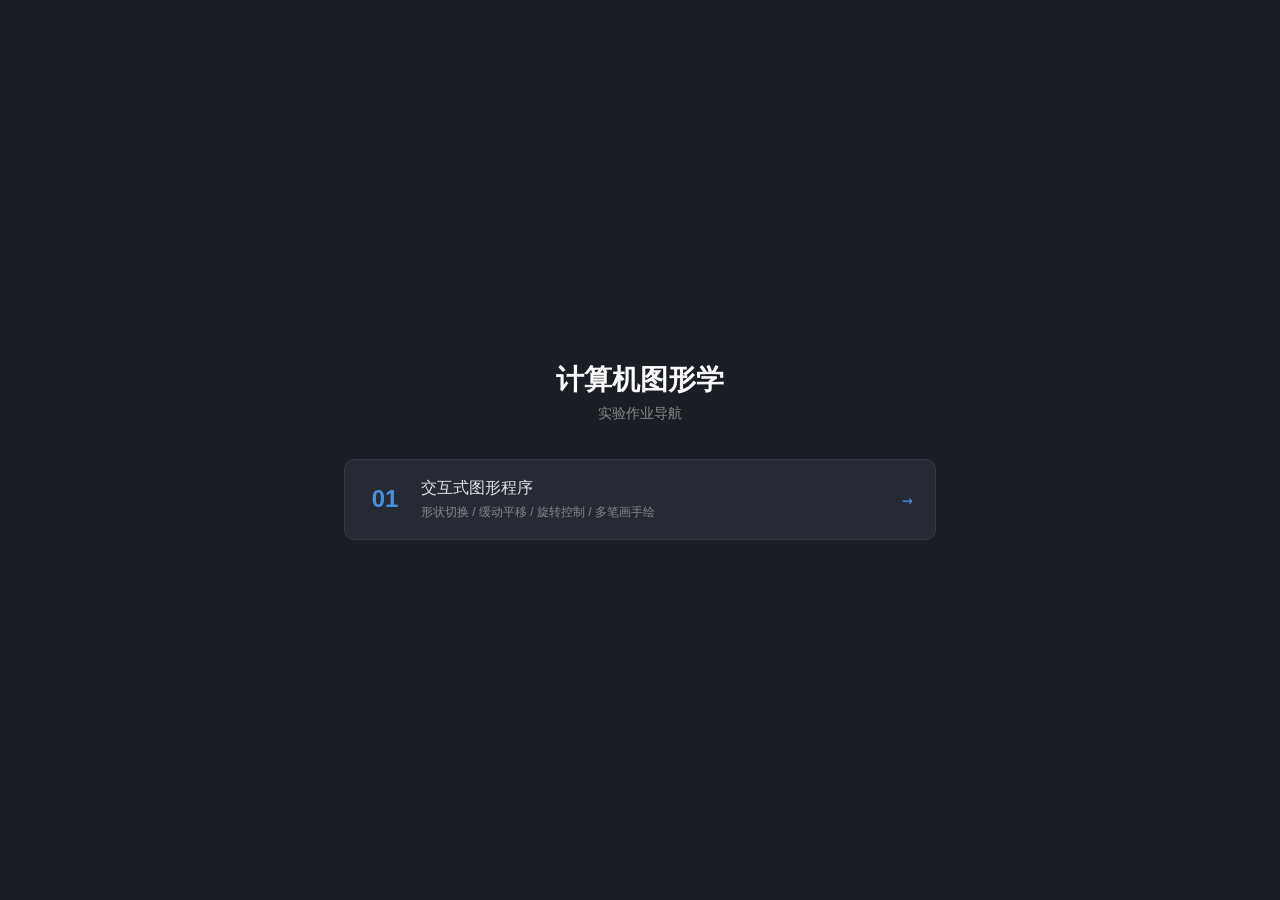
==== index.html @ 06645f4b "计算机图形学实验作业项目初始化 添加网站基页 index.html（作业导航）  作业1：交互式图形程序（WebGL 2.0）- 形状切换/缓动平移/旋转控制/多笔画手绘" ====
<!DOCTYPE html>
<html lang="zh-CN">
<head>
<meta charset="utf-8">
<meta name="viewport" content="width=device-width, initial-scale=1.0">
<title>计算机图形学 - 实验作业</title>
    <style>
        *{ margin: 0; padding: 0; box-sizing: border-box; }

        body{
            font-family: "Microsoft YaHei", "SimHei", sans-serif;
            background: #1a1d24;
            color: #e0e0e0;
            min-height: 100vh;
            display: flex;
            align-items: center;
            justify-content: center;
        }

        .container{
            width: 100%;
            max-width: 640px;
            padding: 40px 24px;
        }

        h1{
            font-size: 28px;
            font-weight: 600;
            text-align: center;
            margin-bottom: 6px;
            color: #fff;
        }

        .subtitle{
            font-size: 14px;
            text-align: center;
            color: #888;
            margin-bottom: 36px;
        }

        .homework-list{
            display: flex;
            flex-direction: column;
            gap: 12px;
        }

        .hw-card{
            display: flex;
            align-items: center;
            gap: 18px;
            padding: 18px 22px;
            background: #252a35;
            border: 1px solid #333a47;
            border-radius: 10px;
            text-decoration: none;
            color: #e0e0e0;
            transition: background 0.15s, border-color 0.15s, transform 0.1s;
        }
        .hw-card:hover{
            background: #2d3441;
            border-color: #4a5568;
            transform: translateX(4px);
        }
        .hw-card:active{ transform: translateX(2px); }

        /* 卡片左侧编号 */
        .hw-number{
            font-size: 24px;
            font-weight: 700;
            color: #4a90d9;
            min-width: 36px;
            text-align: center;
        }

        .hw-info{ flex: 1; }

        .hw-title{
            font-size: 16px;
            font-weight: 500;
            margin-bottom: 4px;
            color: #e0e0e0;
        }

        .hw-desc{
            font-size: 12px;
            color: #888;
            line-height: 1.5;
        }

        /* 未完成的作业（占位） */
        .hw-card.disabled{
            opacity: 0.4;
            cursor: default;
            pointer-events: none;
        }
        .hw-card.disabled .hw-number{ color: #555; }

        /* 箭头指示 */
        .hw-arrow{
            color: #4a90d9;
            font-size: 18px;
            font-family: monospace;
        }
        .hw-card.disabled .hw-arrow{ color: #444; }
    </style>
</head>

<body>
    <div class="container">
        <h1>计算机图形学</h1>
        <p class="subtitle">实验作业导航</p>

        <div class="homework-list">
            <!-- 作业 1 -->
            <a href="./实验/1/1/hw1.html" class="hw-card">
                <div class="hw-number">01</div>
                <div class="hw-info">
                    <div class="hw-title">交互式图形程序</div>
                    <div class="hw-desc">形状切换 / 缓动平移 / 旋转控制 / 多笔画手绘</div>
                </div>
                <div class="hw-arrow">&rarr;</div>
            </a>

            <!-- 后续作业在此添加，例如：
            <a href="./实验/2/2/hw2.html" class="hw-card">
                <div class="hw-number">02</div>
                <div class="hw-info">
                    <div class="hw-title">作业标题</div>
                    <div class="hw-desc">作业描述</div>
                </div>
                <div class="hw-arrow">&rarr;</div>
            </a>
            -->
        </div>
    </div>
</body>
</html>
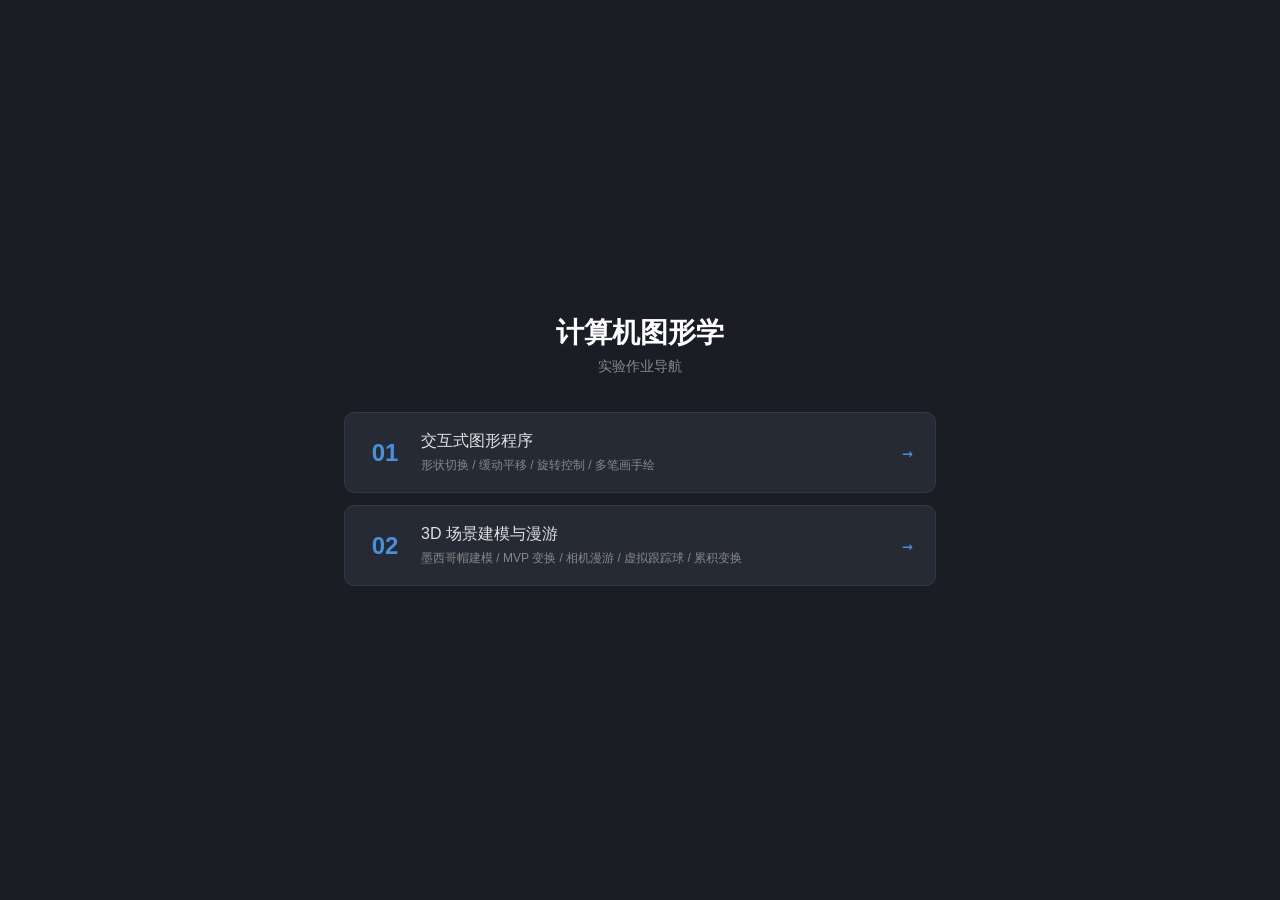
==== commit 58fdf2b1: "添加实验二：3D场景建模与漫游（MVP变换/墨西哥帽建模/相机漫游/虚拟跟踪球）" ====
--- a/index.html
+++ b/index.html
@@ -121,16 +121,15 @@
                 <div class="hw-arrow">&rarr;</div>
             </a>
 
-            <!-- 后续作业在此添加，例如：
-            <a href="./实验/2/2/hw2.html" class="hw-card">
+            <!-- 作业 2 -->
+            <a href="./实验/2/2/3d-wandering.html" class="hw-card">
                 <div class="hw-number">02</div>
                 <div class="hw-info">
-                    <div class="hw-title">作业标题</div>
-                    <div class="hw-desc">作业描述</div>
+                    <div class="hw-title">3D 场景建模与漫游</div>
+                    <div class="hw-desc">墨西哥帽建模 / MVP 变换 / 相机漫游 / 虚拟跟踪球 / 累积变换</div>
                 </div>
                 <div class="hw-arrow">&rarr;</div>
             </a>
-            -->
         </div>
     </div>
 </body>
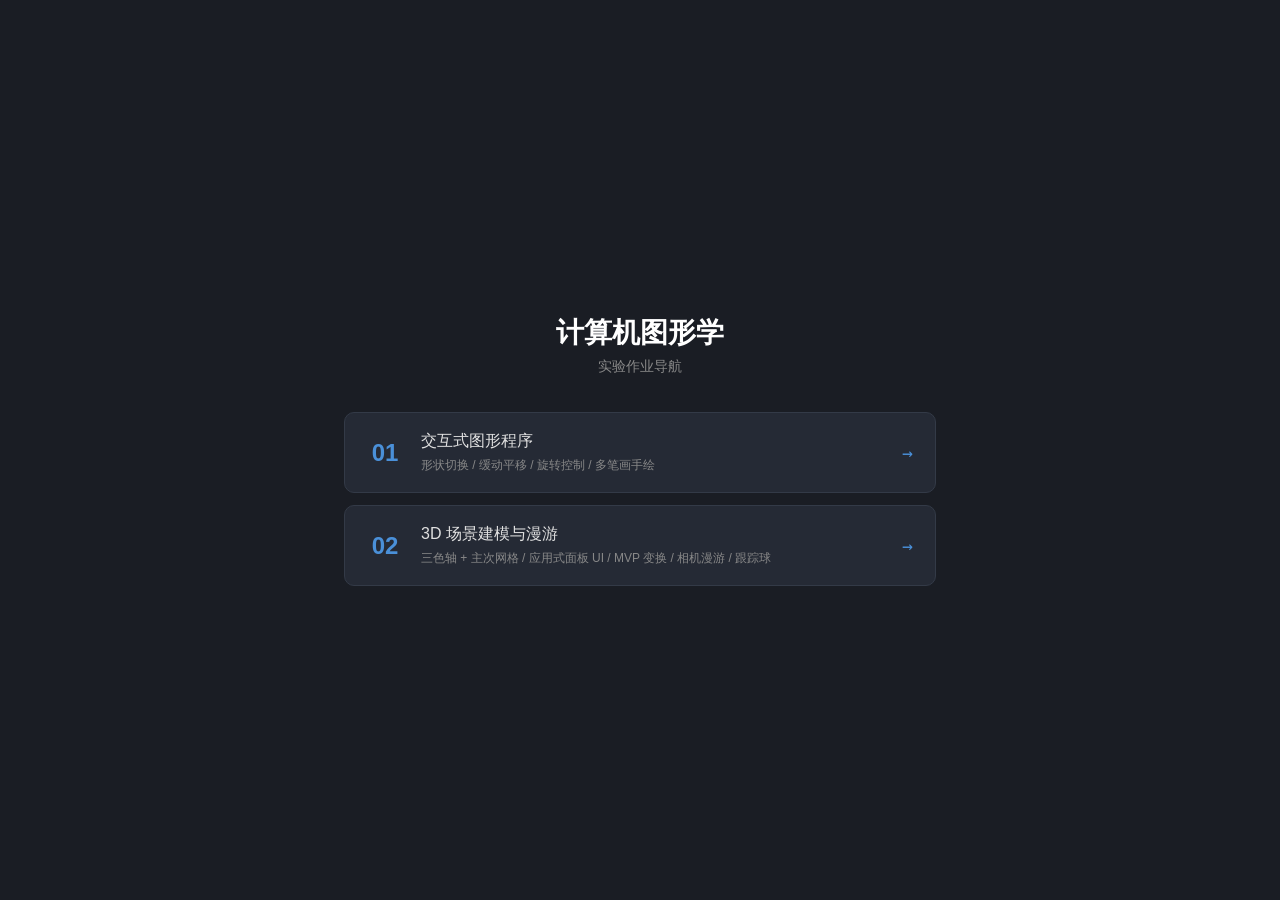
==== commit 78e637b3: "重构实验二界面与场景坐标系：应用式面板 UI + 三色轴主次网格 界面：改为工具栏 + 视口 + 右侧设置面板 + 状态栏的应用式布局，配色对齐实验一；画布自适应容器并按实际纵横比传入 aspect；" ====
--- a/index.html
+++ b/index.html
@@ -126,7 +126,7 @@
                 <div class="hw-number">02</div>
                 <div class="hw-info">
                     <div class="hw-title">3D 场景建模与漫游</div>
-                    <div class="hw-desc">墨西哥帽建模 / MVP 变换 / 相机漫游 / 虚拟跟踪球 / 累积变换</div>
+                    <div class="hw-desc">三色轴 + 主次网格 / 应用式面板 UI / MVP 变换 / 相机漫游 / 跟踪球</div>
                 </div>
                 <div class="hw-arrow">&rarr;</div>
             </a>
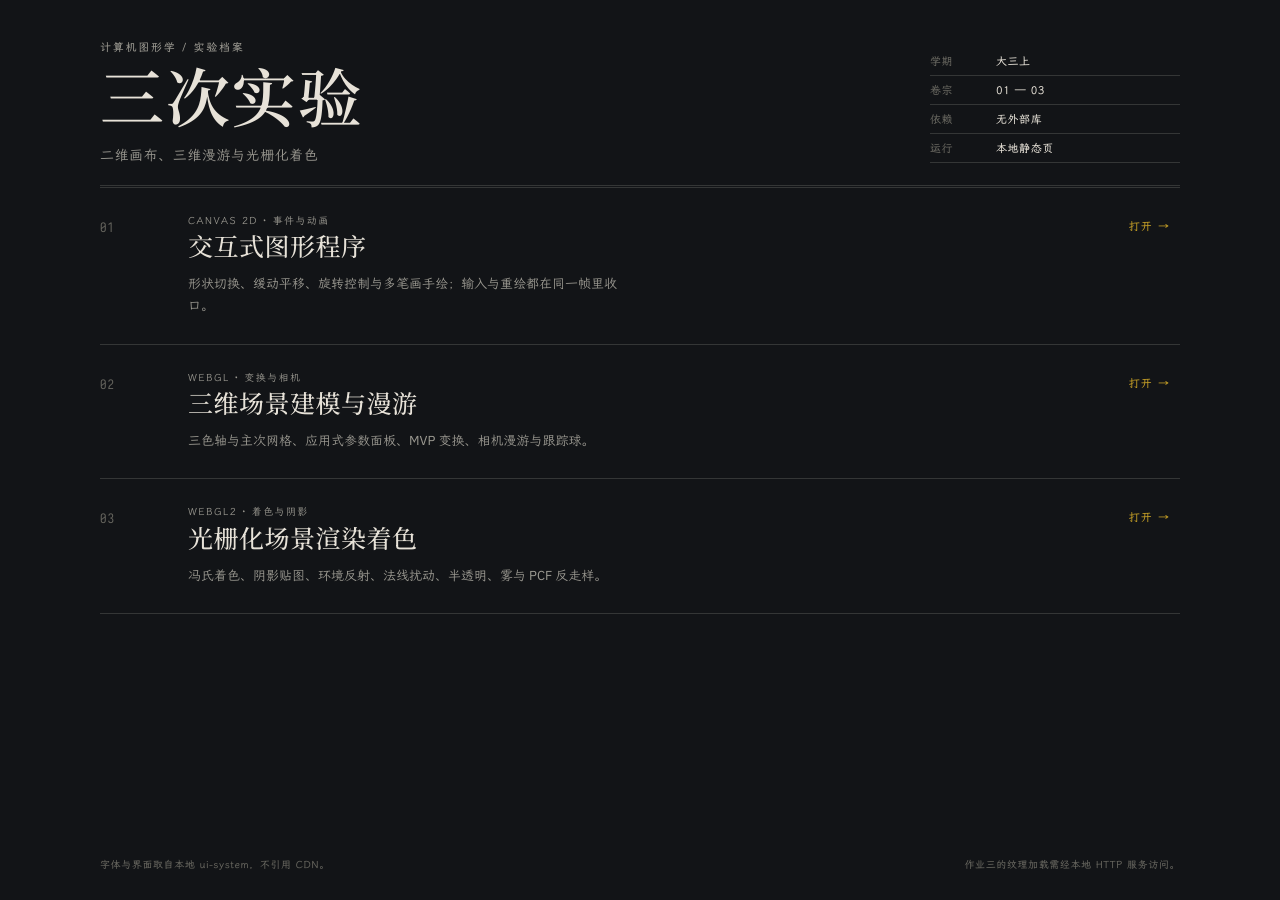
==== commit bc88cc96: "实验三定稿并入库设计系统：镜面与半透明两档材质、程序化地形与体积云、视觉回归矩阵 - 新增 ui-system：设计 token、组件、字体子集与一致性检查脚本 - 实验三：Blinn-Phong、阴" ====
--- a/index.html
+++ b/index.html
@@ -1,136 +1,306 @@
 <!DOCTYPE html>
-<html lang="zh-CN">
+<html lang="zh-CN" data-theme="archive">
 <head>
 <meta charset="utf-8">
-<meta name="viewport" content="width=device-width, initial-scale=1.0">
-<title>计算机图形学 - 实验作业</title>
-    <style>
-        *{ margin: 0; padding: 0; box-sizing: border-box; }
-
-        body{
-            font-family: "Microsoft YaHei", "SimHei", sans-serif;
-            background: #1a1d24;
-            color: #e0e0e0;
-            min-height: 100vh;
-            display: flex;
-            align-items: center;
-            justify-content: center;
-        }
-
-        .container{
-            width: 100%;
-            max-width: 640px;
-            padding: 40px 24px;
-        }
-
-        h1{
-            font-size: 28px;
-            font-weight: 600;
-            text-align: center;
-            margin-bottom: 6px;
-            color: #fff;
-        }
-
-        .subtitle{
-            font-size: 14px;
-            text-align: center;
-            color: #888;
-            margin-bottom: 36px;
-        }
-
-        .homework-list{
-            display: flex;
-            flex-direction: column;
-            gap: 12px;
-        }
-
-        .hw-card{
-            display: flex;
-            align-items: center;
-            gap: 18px;
-            padding: 18px 22px;
-            background: #252a35;
-            border: 1px solid #333a47;
-            border-radius: 10px;
-            text-decoration: none;
-            color: #e0e0e0;
-            transition: background 0.15s, border-color 0.15s, transform 0.1s;
-        }
-        .hw-card:hover{
-            background: #2d3441;
-            border-color: #4a5568;
-            transform: translateX(4px);
-        }
-        .hw-card:active{ transform: translateX(2px); }
-
-        /* 卡片左侧编号 */
-        .hw-number{
-            font-size: 24px;
-            font-weight: 700;
-            color: #4a90d9;
-            min-width: 36px;
-            text-align: center;
-        }
-
-        .hw-info{ flex: 1; }
-
-        .hw-title{
-            font-size: 16px;
-            font-weight: 500;
-            margin-bottom: 4px;
-            color: #e0e0e0;
-        }
-
-        .hw-desc{
-            font-size: 12px;
-            color: #888;
-            line-height: 1.5;
-        }
-
-        /* 未完成的作业（占位） */
-        .hw-card.disabled{
-            opacity: 0.4;
-            cursor: default;
-            pointer-events: none;
-        }
-        .hw-card.disabled .hw-number{ color: #555; }
-
-        /* 箭头指示 */
-        .hw-arrow{
-            color: #4a90d9;
-            font-size: 18px;
-            font-family: monospace;
-        }
-        .hw-card.disabled .hw-arrow{ color: #444; }
-    </style>
+<meta name="viewport" content="width=device-width, initial-scale=1">
+<title>计算机图形学 · 实验档案</title>
+<link rel="icon" href="data:image/x-icon;base64,">
+<link rel="stylesheet" href="./ui-system/system.css">
+<style>
+  @layer page {
+    html {
+      height: auto;
+    }
+
+    body {
+      min-height: 100dvh;
+      height: auto;
+      overflow: auto;
+      display: block;
+    }
+
+    .index {
+      width: min(1080px, calc(100% - 72px));
+      min-height: 100dvh;
+      margin: 0 auto;
+      padding: 40px 0 28px;
+      display: flex;
+      flex-direction: column;
+    }
+
+    /* 页眉：双线 + 左对齐图纸标题，不做居中落地页 */
+    .index__head {
+      display: grid;
+      grid-template-columns: minmax(0, 1fr) 250px;
+      gap: 40px;
+      padding-bottom: 22px;
+      border-bottom: 3px double var(--ui-line);
+    }
+
+    .index__eyebrow {
+      margin: 0 0 14px;
+      font-family: var(--ui-font-label);
+      font-size: 11px;
+      font-weight: 500;
+      letter-spacing: 0.16em;
+      color: var(--ui-muted);
+      text-transform: uppercase;
+    }
+
+    .index__title {
+      margin: 0;
+      font-family: var(--ui-font-display);
+      font-size: clamp(38px, 6.4vw, 64px);
+      font-weight: 600;
+      line-height: 1.06;
+      letter-spacing: 0.03em;
+    }
+
+    .index__title small {
+      display: block;
+      margin-top: 10px;
+      font-family: var(--ui-font-body);
+      font-size: 14px;
+      font-weight: 400;
+      letter-spacing: 0.04em;
+      color: var(--ui-muted);
+    }
+
+    .index__meta {
+      margin: 0;
+      align-self: end;
+      display: grid;
+      gap: 7px;
+      font-family: var(--ui-font-label);
+      font-size: 11px;
+      font-weight: 500;
+      letter-spacing: 0.05em;
+      color: var(--ui-muted);
+    }
+
+    .index__meta div {
+      display: grid;
+      grid-template-columns: 56px minmax(0, 1fr);
+      gap: 10px;
+      padding-bottom: 5px;
+      border-bottom: 1px solid var(--ui-line);
+    }
+
+    .index__meta dt {
+      color: var(--ui-faint);
+    }
+
+    .index__meta dd {
+      margin: 0;
+      color: var(--ui-ink);
+    }
+
+    /* 目录：账本行，不用圆角卡片 */
+    .index__list {
+      list-style: none;
+      margin: 0;
+      padding: 0;
+      border-bottom: 1px solid var(--ui-line);
+    }
+
+    .entry {
+      position: relative;
+      display: grid;
+      grid-template-columns: 64px minmax(0, 1fr) 132px;
+      gap: 24px;
+      align-items: start;
+      padding: 26px 10px 26px 0;
+      border-top: 1px solid var(--ui-line);
+      text-decoration: none;
+      color: inherit;
+      transition: background 120ms linear, padding-left 120ms linear;
+    }
+
+    .index__list li:first-child .entry {
+      border-top: 0;
+    }
+
+    .entry::before {
+      content: "";
+      position: absolute;
+      left: 0;
+      top: 0;
+      bottom: 0;
+      width: 2px;
+      background: var(--ui-accent);
+      opacity: 0;
+      transition: opacity 120ms linear;
+    }
+
+    .entry:hover,
+    .entry:focus-visible {
+      background: var(--ui-surface);
+      padding-left: 14px;
+    }
+
+    .entry:hover::before,
+    .entry:focus-visible::before {
+      opacity: 1;
+    }
+
+    .entry__no {
+      font-family: var(--ui-font-mono);
+      font-size: 13px;
+      letter-spacing: 0.08em;
+      color: var(--ui-faint);
+      padding-top: 5px;
+    }
+
+    .entry__kicker {
+      display: block;
+      margin-bottom: 6px;
+      font-family: var(--ui-font-label);
+      font-size: 10px;
+      letter-spacing: 0.14em;
+      color: var(--ui-muted);
+      text-transform: uppercase;
+    }
+
+    .entry__title {
+      display: block;
+      font-family: var(--ui-font-display);
+      font-size: 25px;
+      font-weight: 500;
+      line-height: 1.25;
+      letter-spacing: 0.02em;
+    }
+
+    .entry__desc {
+      display: block;
+      margin-top: 8px;
+      max-width: 58ch;
+      font-size: 13px;
+      line-height: 1.7;
+      color: var(--ui-muted);
+    }
+
+    .entry__go {
+      justify-self: end;
+      padding-top: 5px;
+      font-family: var(--ui-font-label);
+      font-size: 11px;
+      font-weight: 500;
+      letter-spacing: 0.1em;
+      color: var(--ui-accent);
+      white-space: nowrap;
+    }
+
+    .entry__go::after {
+      content: " →";
+    }
+
+    .index__foot {
+      display: flex;
+      flex-wrap: wrap;
+      justify-content: space-between;
+      gap: 12px;
+      margin-top: auto;
+      padding-top: 22px;
+      font-family: var(--ui-font-label);
+      font-size: 10px;
+      font-weight: 500;
+      letter-spacing: 0.06em;
+      color: var(--ui-faint);
+    }
+
+    @media (max-width: 760px) {
+      .index {
+        width: calc(100% - 40px);
+        padding-top: 28px;
+      }
+
+      .index__head {
+        grid-template-columns: minmax(0, 1fr);
+        gap: 20px;
+      }
+
+      .index__meta {
+        grid-template-columns: repeat(2, minmax(0, 1fr));
+      }
+
+      .entry {
+        grid-template-columns: 44px minmax(0, 1fr);
+        gap: 14px;
+        padding: 22px 0;
+      }
+
+      .entry__go {
+        grid-column: 2;
+        justify-self: start;
+        padding-top: 0;
+      }
+
+      .entry:hover,
+      .entry:focus-visible {
+        padding-left: 10px;
+      }
+    }
+  }
+</style>
 </head>
 
 <body>
-    <div class="container">
-        <h1>计算机图形学</h1>
-        <p class="subtitle">实验作业导航</p>
-
-        <div class="homework-list">
-            <!-- 作业 1 -->
-            <a href="./实验/1/1/hw1.html" class="hw-card">
-                <div class="hw-number">01</div>
-                <div class="hw-info">
-                    <div class="hw-title">交互式图形程序</div>
-                    <div class="hw-desc">形状切换 / 缓动平移 / 旋转控制 / 多笔画手绘</div>
-                </div>
-                <div class="hw-arrow">&rarr;</div>
-            </a>
-
-            <!-- 作业 2 -->
-            <a href="./实验/2/2/3d-wandering.html" class="hw-card">
-                <div class="hw-number">02</div>
-                <div class="hw-info">
-                    <div class="hw-title">3D 场景建模与漫游</div>
-                    <div class="hw-desc">三色轴 + 主次网格 / 应用式面板 UI / MVP 变换 / 相机漫游 / 跟踪球</div>
-                </div>
-                <div class="hw-arrow">&rarr;</div>
-            </a>
-        </div>
-    </div>
+  <div class="index">
+    <header class="index__head">
+      <div>
+        <p class="index__eyebrow">计算机图形学 / 实验档案</p>
+        <h1 class="index__title">三次实验<small>二维画布、三维漫游与光栅化着色</small></h1>
+      </div>
+      <dl class="index__meta">
+        <div><dt>学期</dt><dd>大三上</dd></div>
+        <div><dt>卷宗</dt><dd>01 — 03</dd></div>
+        <div><dt>依赖</dt><dd>无外部库</dd></div>
+        <div><dt>运行</dt><dd>本地静态页</dd></div>
+      </dl>
+    </header>
+
+    <main>
+      <ol class="index__list">
+        <li>
+          <a class="entry" href="./实验/1/1/hw1.html">
+            <span class="entry__no">01</span>
+            <span class="entry__body">
+              <span class="entry__kicker">Canvas 2D · 事件与动画</span>
+              <span class="entry__title">交互式图形程序</span>
+              <span class="entry__desc">形状切换、缓动平移、旋转控制与多笔画手绘；输入与重绘都在同一帧里收口。</span>
+            </span>
+            <span class="entry__go">打开</span>
+          </a>
+        </li>
+        <li>
+          <a class="entry" href="./实验/2/2/3d-wandering.html">
+            <span class="entry__no">02</span>
+            <span class="entry__body">
+              <span class="entry__kicker">WebGL · 变换与相机</span>
+              <span class="entry__title">三维场景建模与漫游</span>
+              <span class="entry__desc">三色轴与主次网格、应用式参数面板、MVP 变换、相机漫游与跟踪球。</span>
+            </span>
+            <span class="entry__go">打开</span>
+          </a>
+        </li>
+        <li>
+          <a class="entry" href="./实验/3/3/Phongshading.html">
+            <span class="entry__no">03</span>
+            <span class="entry__body">
+              <span class="entry__kicker">WebGL2 · 着色与阴影</span>
+              <span class="entry__title">光栅化场景渲染着色</span>
+              <span class="entry__desc">冯氏着色、阴影贴图、环境反射、法线扰动、半透明、雾与 PCF 反走样。</span>
+            </span>
+            <span class="entry__go">打开</span>
+          </a>
+        </li>
+      </ol>
+    </main>
+
+    <footer class="index__foot">
+      <span>字体与界面取自本地 ui-system，不引用 CDN。</span>
+      <span>作业三的纹理加载需经本地 HTTP 服务访问。</span>
+    </footer>
+  </div>
 </body>
 </html>
--- a/ui-system/system.css
+++ b/ui-system/system.css
@@ -0,0 +1,265 @@
+@import url("./base.css");
+
+/* ==========================================================================
+   V2 湖畔档案 / Lakeside Archive
+   纸白文字 + 旧金强调 + 衬线标题 + 页边注。只覆盖 token 与组件形态。
+   ========================================================================== */
+
+@layer tokens {
+  :root {
+    --ui-font-display: "Spectral", "Noto Serif SC", serif;
+    --ui-font-body: "IBM Plex Sans", "LXGW WenKai", sans-serif;
+    --ui-font-mono: "Iosevka", "LXGW WenKai", monospace;
+    --ui-font-label: "LXGW WenKai", "Noto Serif SC", serif;
+
+    --ui-bg: #121417;
+    --ui-bar: #15171a;
+    --ui-surface: #191c20;
+    --ui-surface-2: #1f2327;
+    --ui-surface-3: #252a2e;
+    --ui-ink: #e7e2d8;
+    --ui-muted: #9c9a92;
+    --ui-faint: #67665f;
+    --ui-line: rgba(231, 226, 216, 0.16);
+    --ui-line-strong: rgba(231, 226, 216, 0.32);
+    --ui-accent: #c9a227;
+    --ui-accent-ink: #121417;
+    --ui-cool: #8c9a8e;
+    --ui-focus: #c9a227;
+    --ui-bank-indicator-h: 1px;
+
+    --ui-scene-sky: #3a4352;
+    --ui-scene-sky-2: #626b76;
+    --ui-scene-mountain: #4a5058;
+    --ui-scene-water: #262d33;
+    --ui-scene-floor: #74543a;
+    --ui-scene-floor-2: #866246;
+    --ui-scene-plank: #573d28;
+  }
+}
+
+@layer components {
+  /* 顶栏：像档案页眉，标题用衬线，图号用等宽 */
+  .ui-brand__name {
+    font-weight: 500;
+    letter-spacing: 0.08em;
+  }
+
+  .ui-brand__meta {
+    letter-spacing: 0.04em;
+  }
+
+  .ui-topbar {
+    border-bottom: 3px double var(--ui-line);
+  }
+
+  /* 状态点改成印刷套准标记的小方块，不用通用圆点 */
+  .ui-live__dot {
+    width: 5px;
+    height: 5px;
+    border-radius: 0;
+  }
+
+  .ui-topbar__rule {
+    height: 22px;
+  }
+
+  /* 抽屉：标题用衬线小号，编号退到左边距 */
+  .ui-drawer__head {
+    grid-template-columns: 34px minmax(0, 1fr) auto;
+    min-height: 40px;
+  }
+
+  .ui-drawer__title {
+    font-weight: 500;
+    font-size: 12px;
+    letter-spacing: 0.06em;
+  }
+
+  .ui-drawer__index {
+    color: var(--ui-faint);
+    letter-spacing: 0.02em;
+  }
+
+  .ui-drawer[data-open="true"] .ui-drawer__head {
+    box-shadow: none;
+    border-bottom: 1px solid var(--ui-line-strong);
+  }
+
+  .ui-drawer[data-open="true"] .ui-drawer__index {
+    color: var(--ui-accent);
+  }
+
+  /* 展开后的正文缩进成“档案页边”，用一条竖线标明层级 */
+  .ui-drawer__body {
+    margin-left: 17px;
+    padding: 0 10px 0 12px;
+    border-left: 1px solid var(--ui-line);
+  }
+
+  .ui-drawer[data-open="true"] .ui-drawer__body {
+    padding: 6px 10px 14px 12px;
+  }
+
+  .ui-drawer[data-open="true"] .ui-drawer__body {
+    border-left-color: var(--ui-line-strong);
+  }
+
+  /* 字段：标签带下划线，像索引词条 */
+  .ui-field {
+    grid-template-columns: 62px minmax(0, 1fr) 48px;
+    min-height: 32px;
+  }
+
+  .ui-field--key {
+    grid-template-columns: 62px minmax(0, 1fr);
+  }
+
+  .ui-field__label {
+    font-weight: 500;
+    color: var(--ui-muted);
+    text-decoration: underline;
+    text-decoration-color: var(--ui-line);
+    text-underline-offset: 3px;
+  }
+
+  .ui-field[data-stacked="true"] {
+    grid-template-columns: minmax(0, 1fr) 48px;
+  }
+
+  /* 滑杆：细线 + 菱形游标 */
+  .ui-gauge {
+    height: 26px;
+  }
+
+  .ui-gauge__track {
+    top: 12px;
+  }
+
+  .ui-gauge__fill {
+    top: 12px;
+    opacity: 0.5;
+  }
+
+  .ui-gauge__thumb {
+    top: 8px;
+    left: var(--ui-gauge-pos);
+    width: 1px;
+    height: 9px;
+    background: var(--ui-line-strong);
+    transform: translateX(-0.5px);
+  }
+
+  .ui-gauge__thumb::before {
+    position: absolute;
+    top: -3px;
+    left: -2px;
+    width: 5px;
+    height: 5px;
+    background: var(--ui-accent);
+    content: "";
+    transform: rotate(45deg);
+  }
+
+  .ui-gauge__ticks span {
+    background: var(--ui-line);
+  }
+
+  .ui-gauge__ticks span:nth-child(5n + 1) {
+    background: var(--ui-cool);
+    opacity: 0.7;
+  }
+
+  /* 档位：不用底色，选中只留旧金下划线 */
+  .ui-bank {
+    background: transparent;
+  }
+
+  .ui-bank button {
+    letter-spacing: 0.04em;
+  }
+
+  .ui-bank button[data-active="true"] {
+    background: transparent;
+  }
+
+  /* 机械开关：退化成带下划线的文字键 */
+  .ui-key {
+    grid-template-columns: 8px minmax(0, 1fr);
+    min-height: 26px;
+    padding: 0;
+    border: 0;
+    border-bottom: 1px solid var(--ui-line);
+    border-radius: 0;
+  }
+
+  .ui-key:hover {
+    border-bottom-color: var(--ui-line-strong);
+  }
+
+  .ui-key[data-active="true"] {
+    border-bottom-color: var(--ui-accent);
+    background: transparent;
+  }
+
+  .ui-key__led {
+    width: 4px;
+    height: 4px;
+    border: 0;
+    background: var(--ui-line-strong);
+    transform: rotate(45deg);
+  }
+
+  .ui-key[data-active="true"] .ui-key__led {
+    background: var(--ui-accent);
+    border: 0;
+  }
+
+  .ui-key__label {
+    letter-spacing: 0.04em;
+  }
+
+  /* 状态账本：标签用中文楷体，读数保持等宽 */
+  .ui-ledge__label {
+    font-family: var(--ui-font-label);
+    font-size: 10px;
+    letter-spacing: 0.08em;
+    color: var(--ui-cool);
+  }
+
+  /* 命令索引：行像目录条目，快捷键右对齐 */
+  .ui-command__title,
+  .ui-keys__title {
+    font-weight: 500;
+    letter-spacing: 0.1em;
+  }
+
+  .ui-command__group {
+    color: var(--ui-cool);
+    letter-spacing: 0.12em;
+  }
+
+  .ui-command__row {
+    min-height: 36px;
+  }
+
+  .ui-command__label {
+    font-size: 12px;
+  }
+
+  .ui-fold {
+    letter-spacing: 0.08em;
+  }
+
+  /* 档案页的细节：注释首行缩进、读数使用表格数字 */
+  .ui-note {
+    text-indent: 1.4em;
+  }
+
+  .ui-field__value,
+  .ui-ledge__value,
+  .ui-drawer__meta,
+  .ui-command__key {
+    font-variant-numeric: tabular-nums;
+  }
+}
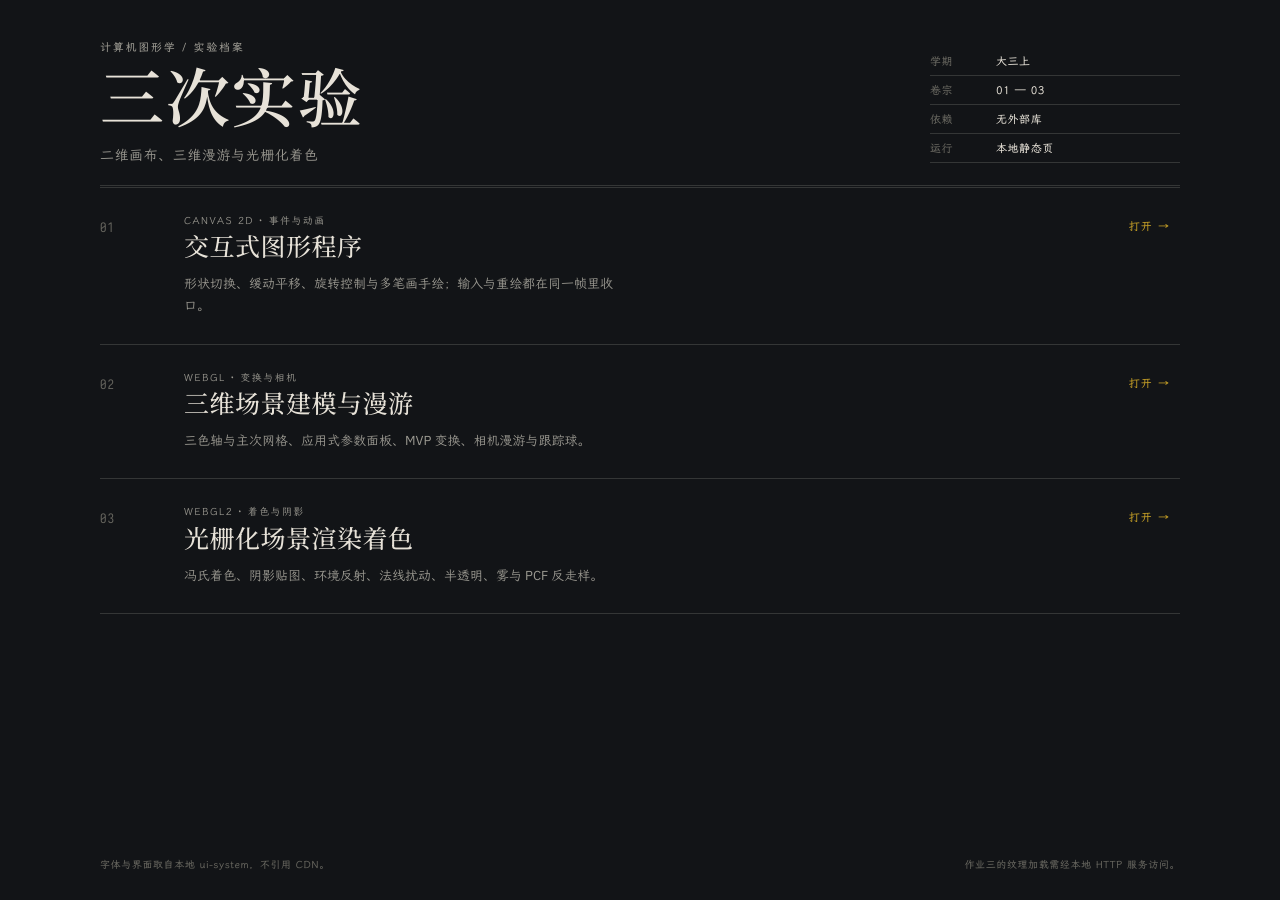
==== commit 2507978c: "实验一/二改用设计系统外壳：顶栏提示、抽屉式参数面板、状态账本 - 实验一：参数面板拆成图形(bank)/旋转(gauge)/手绘(key+action)三组抽屉，   画布按视口 1:1 重算尺寸，" ====
--- a/index.html
+++ b/index.html
@@ -106,7 +106,7 @@
     .entry {
       position: relative;
       display: grid;
-      grid-template-columns: 64px minmax(0, 1fr) 132px;
+      grid-template-columns: 60px minmax(0, 1fr) 120px;
       gap: 24px;
       align-items: start;
       padding: 26px 10px 26px 0;
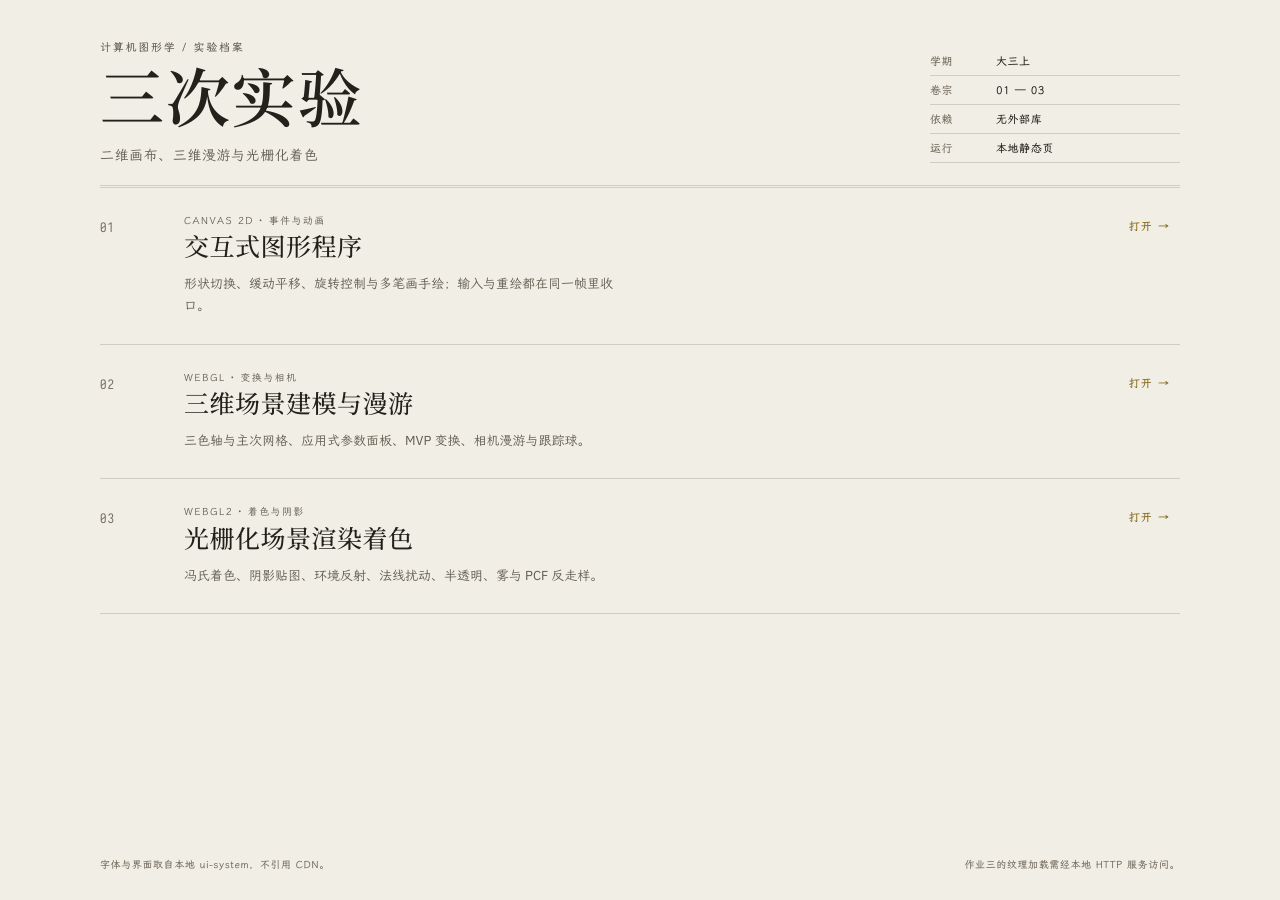
==== commit d24aa1e5: "实验三修复 Edge 卡顿，设计系统整体转浅色主题 着色器在写结果必为 0 的分支提前退出：湖底跳过三层山脊噪声、云区覆盖率为 0 时跳过三维噪声、步进区间落在 140m 裁剪线内时直接返回底色，均为" ====
--- a/index.html
+++ b/index.html
@@ -5,7 +5,7 @@
 <meta name="viewport" content="width=device-width, initial-scale=1">
 <title>计算机图形学 · 实验档案</title>
 <link rel="icon" href="data:image/x-icon;base64,">
-<link rel="stylesheet" href="./ui-system/system.css">
+<link rel="stylesheet" href="./ui-system/system.css?v=20261128a">
 <style>
   @layer page {
     html {
--- a/ui-system/system.css
+++ b/ui-system/system.css
@@ -2,7 +2,7 @@
 
 /* ==========================================================================
    V2 湖畔档案 / Lakeside Archive
-   纸白文字 + 旧金强调 + 衬线标题 + 页边注。只覆盖 token 与组件形态。
+   纸底墨字 + 旧金强调 + 衬线标题 + 页边注。只覆盖 token 与组件形态。
    ========================================================================== */
 
 @layer tokens {
@@ -12,20 +12,20 @@
     --ui-font-mono: "Iosevka", "LXGW WenKai", monospace;
     --ui-font-label: "LXGW WenKai", "Noto Serif SC", serif;
 
-    --ui-bg: #121417;
-    --ui-bar: #15171a;
-    --ui-surface: #191c20;
-    --ui-surface-2: #1f2327;
-    --ui-surface-3: #252a2e;
-    --ui-ink: #e7e2d8;
-    --ui-muted: #9c9a92;
-    --ui-faint: #67665f;
-    --ui-line: rgba(231, 226, 216, 0.16);
-    --ui-line-strong: rgba(231, 226, 216, 0.32);
-    --ui-accent: #c9a227;
-    --ui-accent-ink: #121417;
-    --ui-cool: #8c9a8e;
-    --ui-focus: #c9a227;
+    --ui-bg: #f1eee6;
+    --ui-bar: #f7f5ee;
+    --ui-surface: #faf8f2;
+    --ui-surface-2: #eeeae0;
+    --ui-surface-3: #e3ded1;
+    --ui-ink: #23211b;
+    --ui-muted: #615b4e;
+    --ui-faint: #726b5c;
+    --ui-line: rgba(35, 33, 27, 0.16);
+    --ui-line-strong: rgba(35, 33, 27, 0.34);
+    --ui-accent: #80610f;
+    --ui-accent-ink: #faf8f2;
+    --ui-cool: #4d6a5c;
+    --ui-focus: #80610f;
     --ui-bank-indicator-h: 1px;
 
     --ui-scene-sky: #3a4352;
